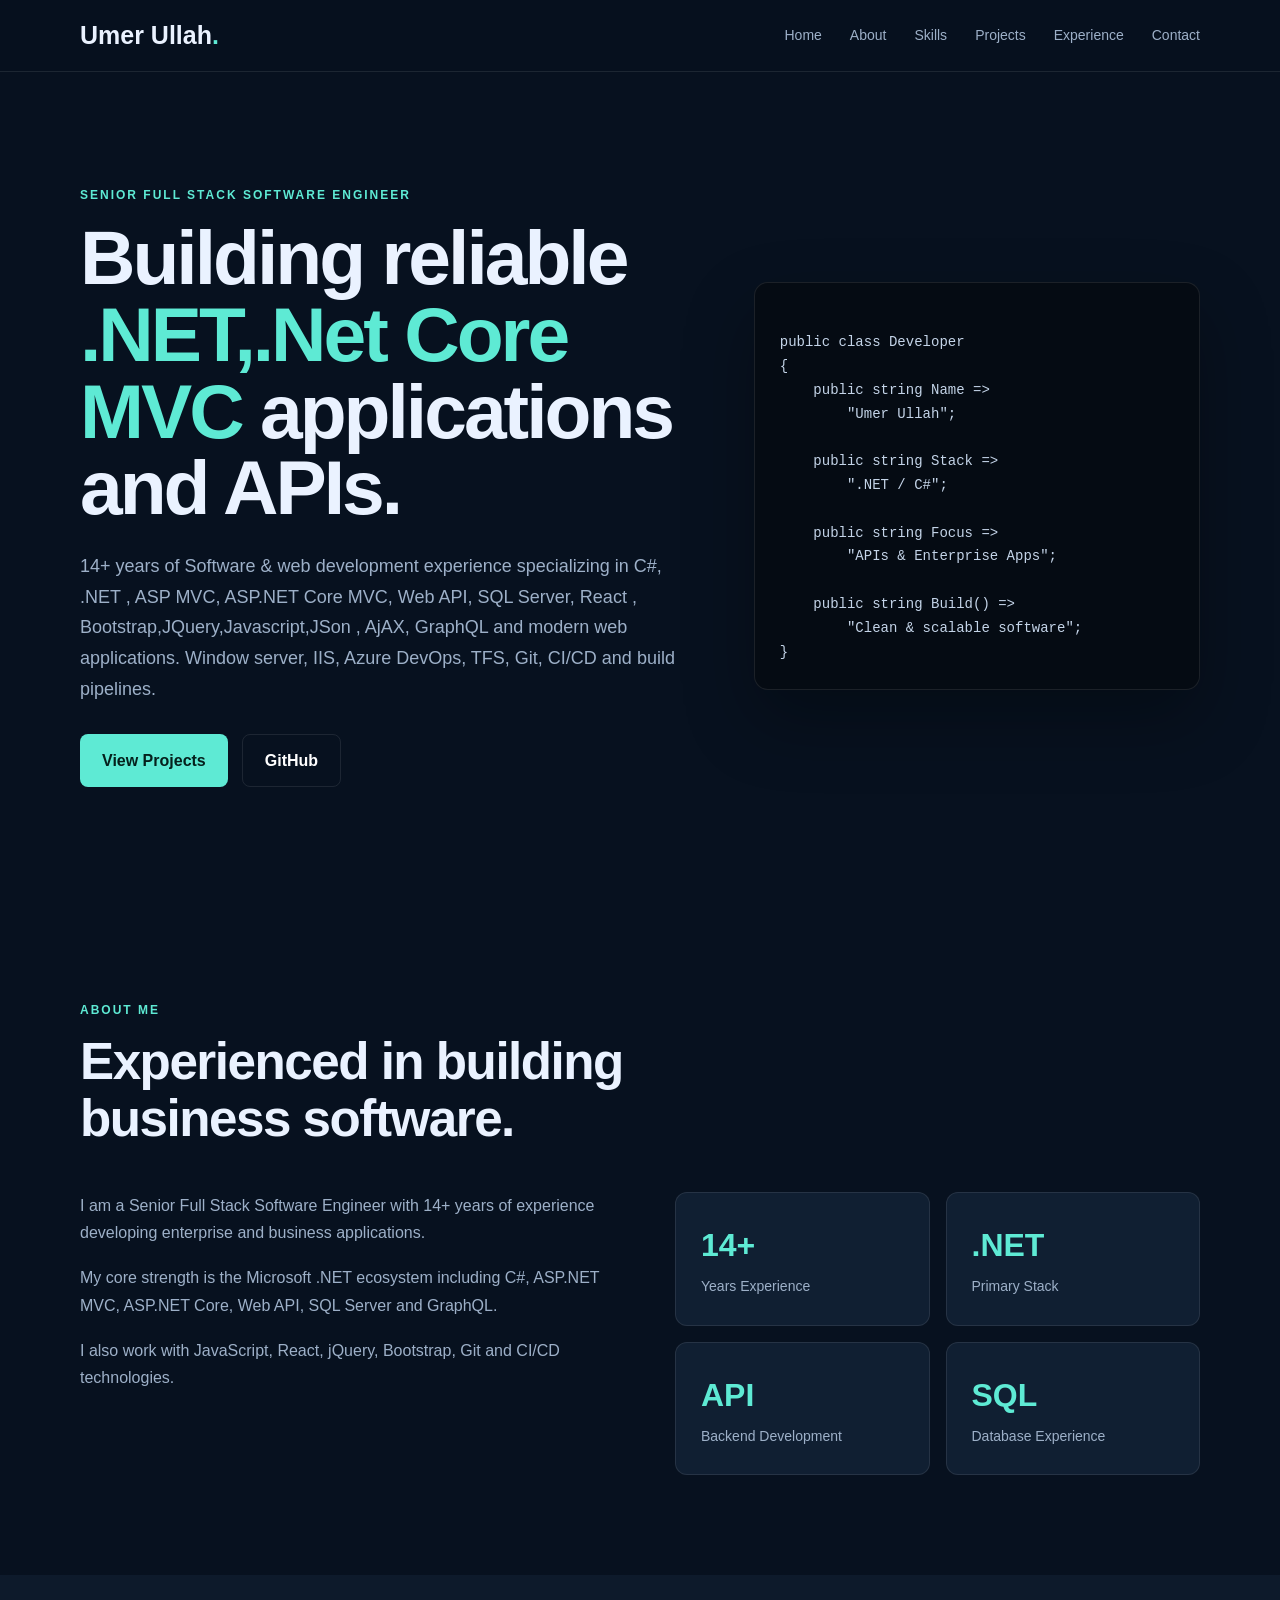
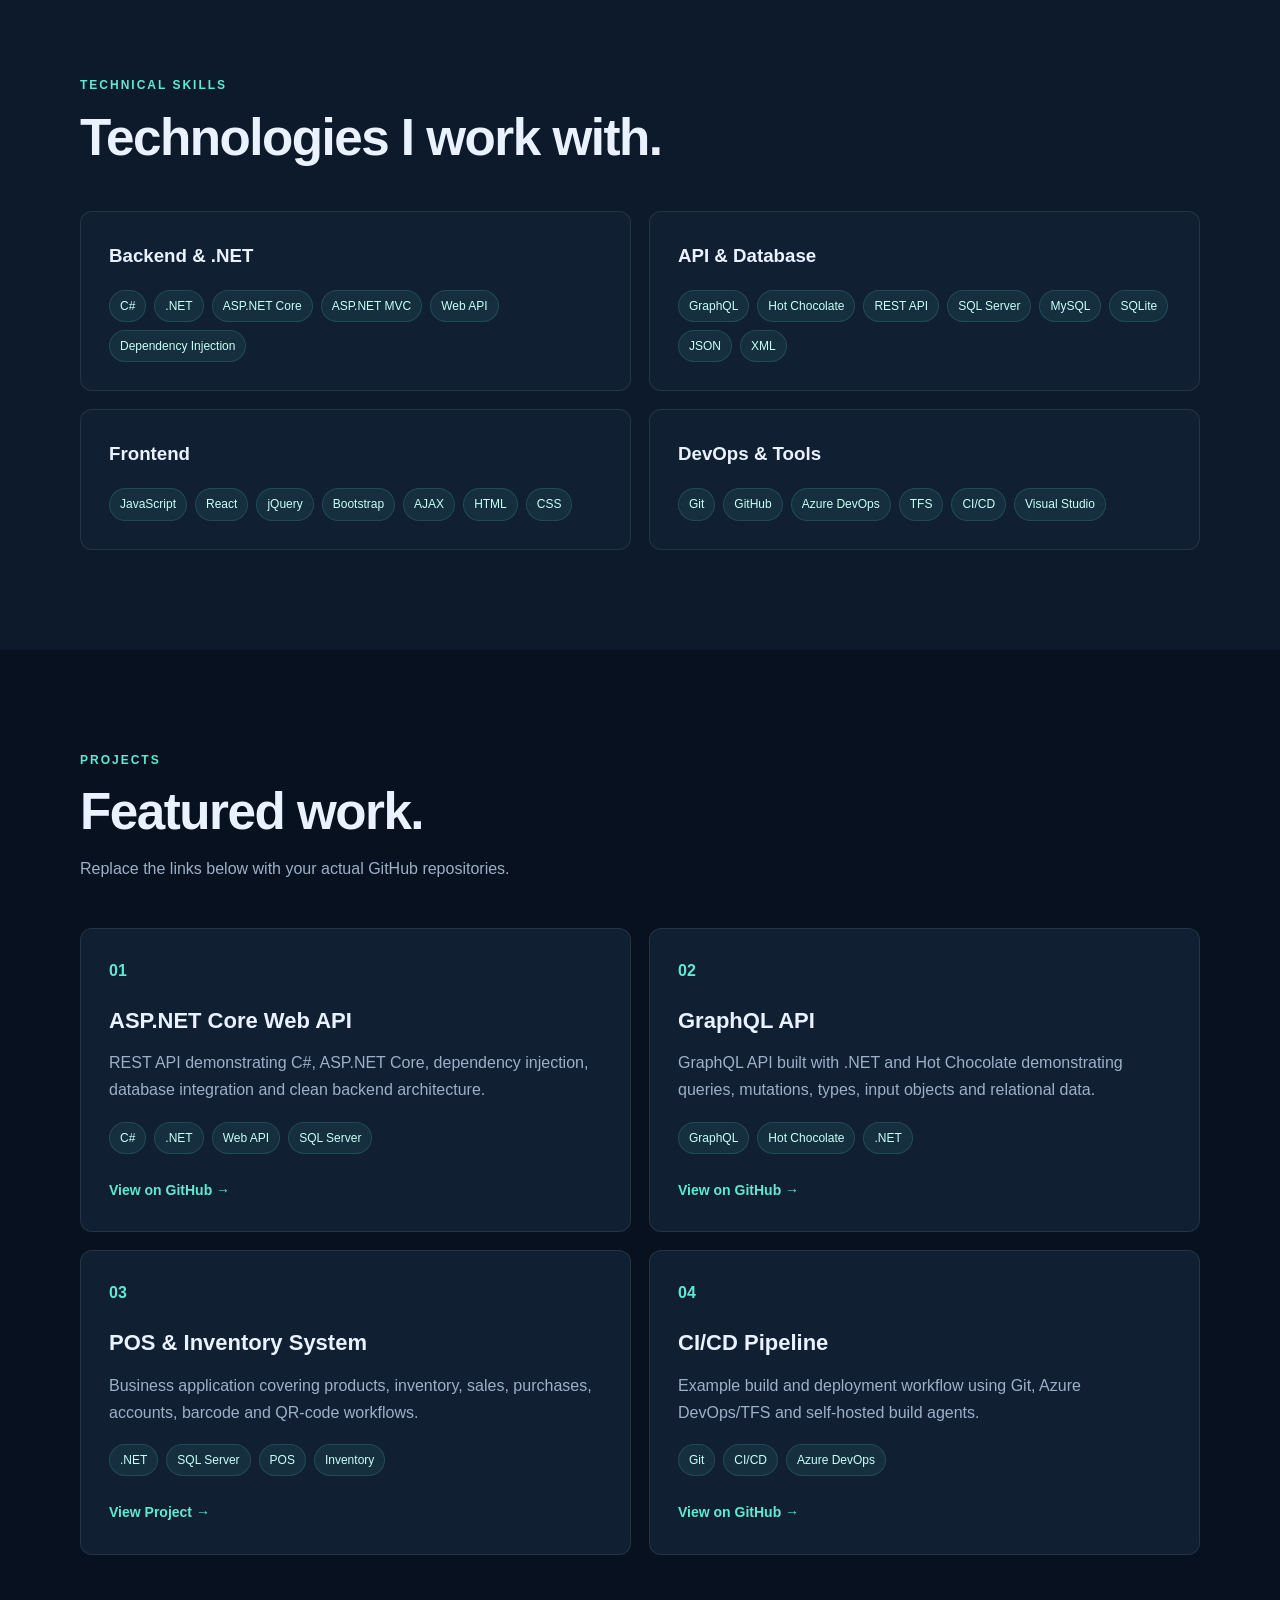
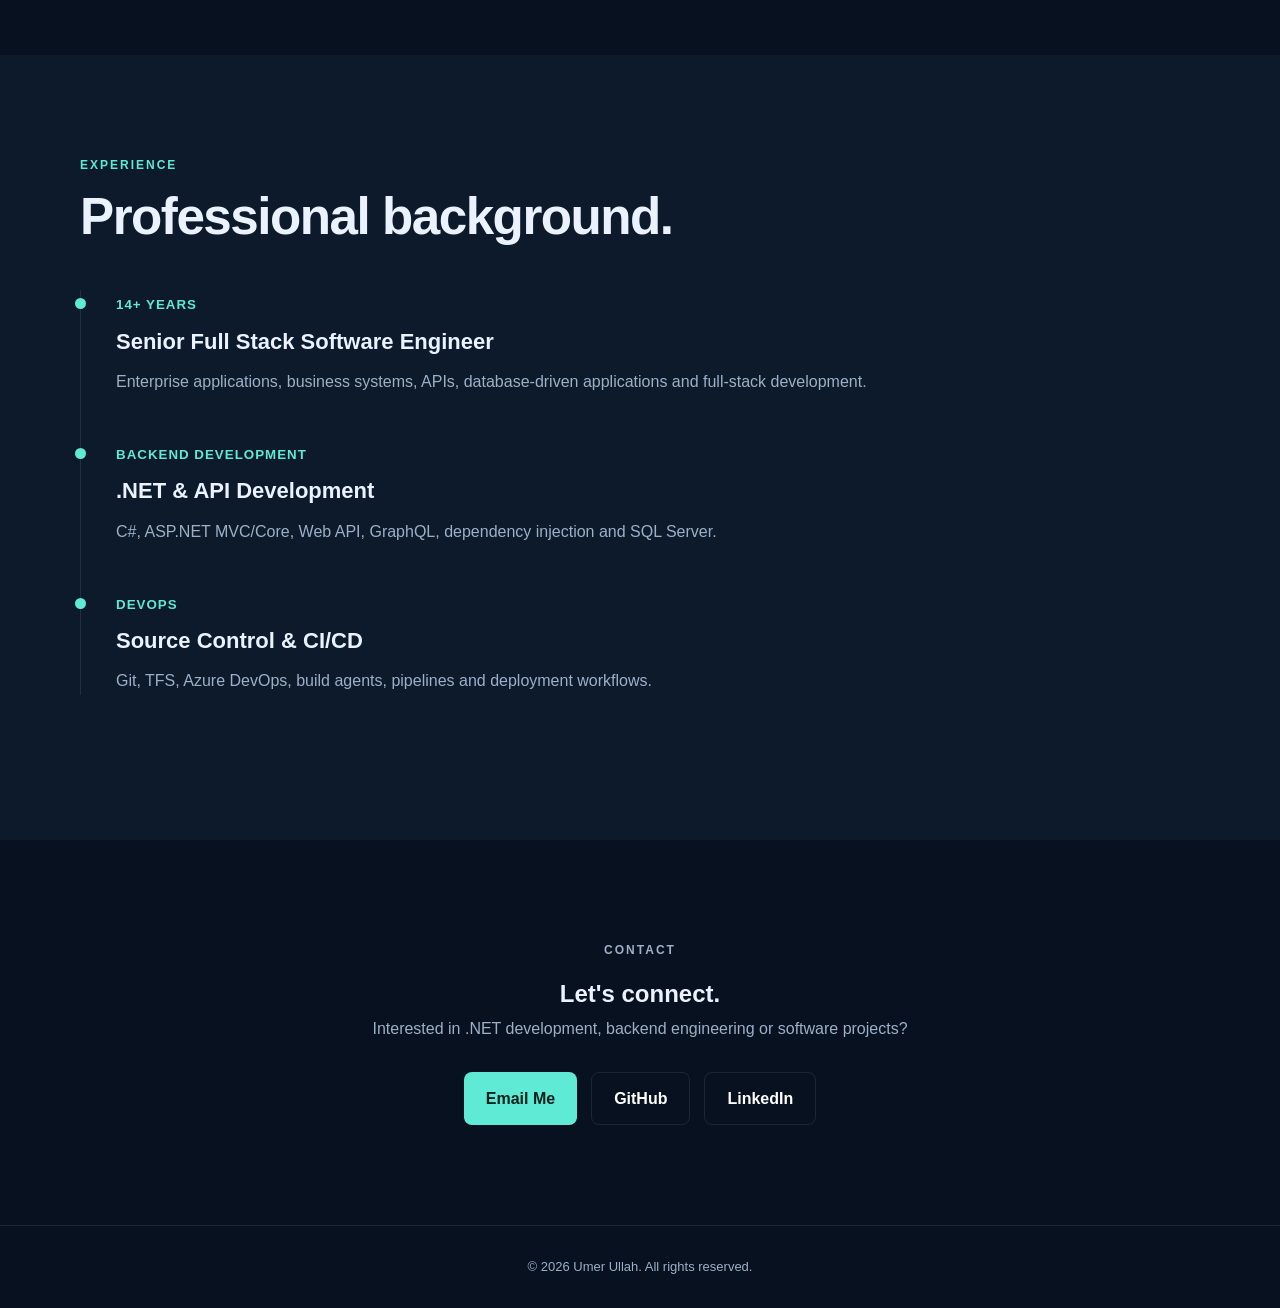
==== index.html @ f8ff32b1 "Initial Commit" ====
<!DOCTYPE html>
<html lang="en">
<head>
    <meta charset="UTF-8">

    <meta name="viewport"
          content="width=device-width, initial-scale=1.0">

    <meta name="description"
          content="Umer Ullah - Senior Full Stack .NET Developer">

    <title>Umer Ullah | Senior .NET Developer</title>

    <link rel="stylesheet" href="css/style.css">
</head>

<body>

<header class="navbar">

    <div class="container nav-container">

        <a href="#home" class="logo">
            Umer Ullah<span>.</span>
        </a>

        <button class="menu-btn" id="menuBtn">
            ☰
        </button>

        <nav id="navMenu">

            <a href="#home">Home</a>
            <a href="#about">About</a>
            <a href="#skills">Skills</a>
            <a href="#projects">Projects</a>
            <a href="#experience">Experience</a>
            <a href="#contact">Contact</a>

        </nav>

    </div>

</header>


<main>

<!-- ================= HERO ================= -->

<section id="home" class="hero">

    <div class="container hero-grid">

        <div class="hero-content">

            <p class="eyebrow">
                SENIOR FULL STACK SOFTWARE ENGINEER
            </p>

            <h1>
                Building reliable
                <span>.NET,.Net Core MVC</span>
                applications and APIs.
            </h1>

            <p class="hero-description">
                14+ years of Software & web development experience
                specializing in C#, .NET , ASP MVC, ASP.NET Core MVC, Web API,
                SQL Server, React , Bootstrap,JQuery,Javascript,JSon , AjAX,
                GraphQL and modern web applications.
                Window server, IIS, Azure DevOps, TFS, Git, CI/CD and build pipelines.
            </p>

            <div class="hero-buttons">

                <a href="#projects" class="btn btn-primary">
                    View Projects
                </a>

                <!-- CHANGE THIS -->
                <a href="https://github.com/YOUR_USERNAME"
                   target="_blank"
                   class="btn btn-outline">

                    GitHub

                </a>

            </div>

        </div>


        <div class="code-card">

<pre><code>
public class Developer
{
    public string Name =>
        "Umer Ullah";

    public string Stack =>
        ".NET / C#";

    public string Focus =>
        "APIs & Enterprise Apps";

    public string Build() =>
        "Clean & scalable software";
}
</code></pre>

        </div>

    </div>

</section>


<!-- ================= ABOUT ================= -->

<section id="about" class="section">

    <div class="container">

        <div class="section-title">

            <p class="eyebrow">
                ABOUT ME
            </p>

            <h2>
                Experienced in building
                business software.
            </h2>

        </div>


        <div class="about-grid">

            <div class="about-text">

                <p>
                    I am a Senior Full Stack Software Engineer
                    with 14+ years of experience developing
                    enterprise and business applications.
                </p>

                <p>
                    My core strength is the Microsoft .NET
                    ecosystem including C#, ASP.NET MVC,
                    ASP.NET Core, Web API, SQL Server and
                    GraphQL.
                </p>

                <p>
                    I also work with JavaScript, React,
                    jQuery, Bootstrap, Git and CI/CD
                    technologies.
                </p>

            </div>


            <div class="stats">

                <div class="stat">

                    <strong>14+</strong>

                    <span>
                        Years Experience
                    </span>

                </div>


                <div class="stat">

                    <strong>.NET</strong>

                    <span>
                        Primary Stack
                    </span>

                </div>


                <div class="stat">

                    <strong>API</strong>

                    <span>
                        Backend Development
                    </span>

                </div>


                <div class="stat">

                    <strong>SQL</strong>

                    <span>
                        Database Experience
                    </span>

                </div>

            </div>

        </div>

    </div>

</section>


<!-- ================= SKILLS ================= -->

<section id="skills" class="section section-dark">

    <div class="container">

        <div class="section-title">

            <p class="eyebrow">
                TECHNICAL SKILLS
            </p>

            <h2>
                Technologies I work with.
            </h2>

        </div>


        <div class="skills-grid">


            <div class="skill-card">

                <h3>
                    Backend & .NET
                </h3>

                <div class="tags">

                    <span>C#</span>
                    <span>.NET</span>
                    <span>ASP.NET Core</span>
                    <span>ASP.NET MVC</span>
                    <span>Web API</span>
                    <span>Dependency Injection</span>

                </div>

            </div>


            <div class="skill-card">

                <h3>
                    API & Database
                </h3>

                <div class="tags">

                    <span>GraphQL</span>
                    <span>Hot Chocolate</span>
                    <span>REST API</span>
                    <span>SQL Server</span>
                    <span>MySQL</span>
                    <span>SQLite</span>
                    <span>JSON</span>
                    <span>XML</span>

                </div>

            </div>


            <div class="skill-card">

                <h3>
                    Frontend
                </h3>

                <div class="tags">

                    <span>JavaScript</span>
                    <span>React</span>
                    <span>jQuery</span>
                    <span>Bootstrap</span>
                    <span>AJAX</span>
                    <span>HTML</span>
                    <span>CSS</span>

                </div>

            </div>


            <div class="skill-card">

                <h3>
                    DevOps & Tools
                </h3>

                <div class="tags">

                    <span>Git</span>
                    <span>GitHub</span>
                    <span>Azure DevOps</span>
                    <span>TFS</span>
                    <span>CI/CD</span>
                    <span>Visual Studio</span>

                </div>

            </div>

        </div>

    </div>

</section>


<!-- ================= PROJECTS ================= -->

<section id="projects" class="section">

    <div class="container">

        <div class="section-title">

            <p class="eyebrow">
                PROJECTS
            </p>

            <h2>
                Featured work.
            </h2>

            <p>
                Replace the links below with your actual
                GitHub repositories.
            </p>

        </div>


        <div class="projects-grid">


            <!-- PROJECT 1 -->

            <article class="project-card">

                <div class="project-number">
                    01
                </div>

                <h3>
                    ASP.NET Core Web API
                </h3>

                <p>

                    REST API demonstrating C#, ASP.NET Core,
                    dependency injection, database integration
                    and clean backend architecture.

                </p>

                <div class="tags">

                    <span>C#</span>
                    <span>.NET</span>
                    <span>Web API</span>
                    <span>SQL Server</span>

                </div>

                <!-- CHANGE THIS -->

                <a href="https://github.com/YOUR_USERNAME/YOUR_REPOSITORY"
                   target="_blank">

                    View on GitHub →

                </a>

            </article>


            <!-- PROJECT 2 -->

            <article class="project-card">

                <div class="project-number">
                    02
                </div>

                <h3>
                    GraphQL API
                </h3>

                <p>

                    GraphQL API built with .NET and Hot Chocolate
                    demonstrating queries, mutations, types,
                    input objects and relational data.

                </p>

                <div class="tags">

                    <span>GraphQL</span>
                    <span>Hot Chocolate</span>
                    <span>.NET</span>

                </div>

                <!-- CHANGE THIS -->

                <a href="https://github.com/YOUR_USERNAME/YOUR_REPOSITORY"
                   target="_blank">

                    View on GitHub →

                </a>

            </article>


            <!-- PROJECT 3 -->

            <article class="project-card">

                <div class="project-number">
                    03
                </div>

                <h3>
                    POS & Inventory System
                </h3>

                <p>

                    Business application covering products,
                    inventory, sales, purchases, accounts,
                    barcode and QR-code workflows.

                </p>

                <div class="tags">

                    <span>.NET</span>
                    <span>SQL Server</span>
                    <span>POS</span>
                    <span>Inventory</span>

                </div>

                <!-- CHANGE THIS -->

                <a href="https://github.com/YOUR_USERNAME/YOUR_REPOSITORY"
                   target="_blank">

                    View Project →

                </a>

            </article>


            <!-- PROJECT 4 -->

            <article class="project-card">

                <div class="project-number">
                    04
                </div>

                <h3>
                    CI/CD Pipeline
                </h3>

                <p>

                    Example build and deployment workflow
                    using Git, Azure DevOps/TFS and
                    self-hosted build agents.

                </p>

                <div class="tags">

                    <span>Git</span>
                    <span>CI/CD</span>
                    <span>Azure DevOps</span>

                </div>

                <!-- CHANGE THIS -->

                <a href="https://github.com/YOUR_USERNAME/YOUR_REPOSITORY"
                   target="_blank">

                    View on GitHub →

                </a>

            </article>

        </div>

    </div>

</section>


<!-- ================= EXPERIENCE ================= -->

<section id="experience" class="section section-dark">

    <div class="container">

        <div class="section-title">

            <p class="eyebrow">
                EXPERIENCE
            </p>

            <h2>
                Professional background.
            </h2>

        </div>


        <div class="timeline">

            <div class="timeline-item">

                <div class="timeline-dot"></div>

                <div>

                    <small>
                        14+ YEARS
                    </small>

                    <h3>
                        Senior Full Stack Software Engineer
                    </h3>

                    <p>

                        Enterprise applications, business
                        systems, APIs, database-driven
                        applications and full-stack development.

                    </p>

                </div>

            </div>


            <div class="timeline-item">

                <div class="timeline-dot"></div>

                <div>

                    <small>
                        BACKEND DEVELOPMENT
                    </small>

                    <h3>
                        .NET & API Development
                    </h3>

                    <p>

                        C#, ASP.NET MVC/Core, Web API,
                        GraphQL, dependency injection and
                        SQL Server.

                    </p>

                </div>

            </div>


            <div class="timeline-item">

                <div class="timeline-dot"></div>

                <div>

                    <small>
                        DEVOPS
                    </small>

                    <h3>
                        Source Control & CI/CD
                    </h3>

                    <p>

                        Git, TFS, Azure DevOps, build agents,
                        pipelines and deployment workflows.

                    </p>

                </div>

            </div>

        </div>

    </div>

</section>


<!-- ================= CONTACT ================= -->

<section id="contact" class="section contact">

    <div class="container">

        <p class="eyebrow">
            CONTACT
        </p>

        <h2>
            Let's connect.
        </h2>

        <p>
            Interested in .NET development, backend
            engineering or software projects?
        </p>


        <div class="contact-buttons">

            <!-- CHANGE EMAIL -->

            <a href="mailto:YOUR_EMAIL@example.com"
               class="btn btn-primary">

                Email Me

            </a>


            <!-- CHANGE GITHUB -->

            <a href="https://github.com/YOUR_USERNAME"
               target="_blank"
               class="btn btn-outline">

                GitHub

            </a>


            <!-- CHANGE LINKEDIN -->

            <a href="https://www.linkedin.com/in/YOUR_USERNAME/"
               target="_blank"
               class="btn btn-outline">

                LinkedIn

            </a>

        </div>

    </div>

</section>

</main>


<footer>

    <p>
        © <span id="year"></span>
        Umer Ullah. All rights reserved.
    </p>

</footer>


<script src="js/script.js"></script>

</body>
</html>
---- css/style.css ----
:root {

    --bg: #07111f;
    --bg-dark: #0d1a2b;

    --card: #101f32;

    --text: #eaf2ff;
    --muted: #9db0c8;

    --accent: #5eead4;

    --border: rgba(255,255,255,.09);

    --max-width: 1120px;
}


* {

    margin: 0;
    padding: 0;

    box-sizing: border-box;
}


html {

    scroll-behavior: smooth;
}


body {

    font-family:
        Arial,
        Helvetica,
        sans-serif;

    background: var(--bg);

    color: var(--text);

    line-height: 1.7;
}


a {

    text-decoration: none;

    color: inherit;
}


.container {

    width: min(
        calc(100% - 48px),
        var(--max-width)
    );

    margin: auto;
}


/* ================= NAVBAR ================= */

.navbar {

    position: sticky;

    top: 0;

    z-index: 1000;

    height: 72px;

    background:
        rgba(7,17,31,.92);

    backdrop-filter: blur(12px);

    border-bottom:
        1px solid var(--border);
}


.nav-container {

    height: 100%;

    display: flex;

    align-items: center;

    justify-content: space-between;
}


.logo {

    font-size: 25px;

    font-weight: 800;
}


.logo span {

    color: var(--accent);
}


nav {

    display: flex;

    gap: 28px;
}


nav a {

    color: var(--muted);

    font-size: 14px;

    transition: .2s;
}


nav a:hover {

    color: var(--accent);
}


.menu-btn {

    display: none;

    border: none;

    background: transparent;

    color: white;

    font-size: 26px;

    cursor: pointer;
}


/* ================= HERO ================= */

.hero {

    min-height:
        calc(100vh - 72px);

    display: flex;

    align-items: center;
}


.hero-grid {

    display: grid;

    grid-template-columns:
        1.15fr .85fr;

    gap: 70px;

    align-items: center;
}


.eyebrow {

    color: var(--accent);

    font-size: 12px;

    font-weight: 800;

    letter-spacing: 2px;

    margin-bottom: 14px;
}


.hero h1 {

    font-size:
        clamp(45px, 6vw, 82px);

    line-height: 1;

    letter-spacing: -3px;

    margin-bottom: 25px;
}


.hero h1 span {

    color: var(--accent);
}


.hero-description {

    color: var(--muted);

    font-size: 18px;

    max-width: 650px;
}


.hero-buttons {

    display: flex;

    gap: 14px;

    margin-top: 30px;
}


/* ================= BUTTON ================= */

.btn {

    display: inline-flex;

    align-items: center;

    justify-content: center;

    padding:
        12px 22px;

    border-radius: 8px;

    font-weight: 700;

    transition: .2s;
}


.btn:hover {

    transform:
        translateY(-2px);
}


.btn-primary {

    background:
        var(--accent);

    color: #05201c;
}


.btn-outline {

    border:
        1px solid var(--border);

    color: white;
}


/* ================= CODE CARD ================= */

.code-card {

    background: #050b13;

    border:
        1px solid var(--border);

    border-radius: 14px;

    padding: 25px;

    box-shadow:
        0 30px 70px rgba(0,0,0,.3);
}


.code-card pre {

    overflow: auto;
}


.code-card code {

    color: #c4d4e8;

    font-size: 14px;
}


/* ================= SECTIONS ================= */

.section {

    padding:
        100px 0;
}


.section-dark {

    background:
        var(--bg-dark);
}


.section-title {

    max-width: 750px;

    margin-bottom: 45px;
}


.section-title h2 {

    font-size:
        clamp(34px, 4vw, 54px);

    line-height: 1.1;

    letter-spacing: -1.5px;

    margin-bottom: 15px;
}


.section-title > p:last-child {

    color: var(--muted);
}


/* ================= ABOUT ================= */

.about-grid {

    display: grid;

    grid-template-columns:
        1fr 1fr;

    gap: 70px;
}


.about-text p {

    color: var(--muted);

    margin-bottom: 18px;
}


.stats {

    display: grid;

    grid-template-columns:
        1fr 1fr;

    gap: 16px;
}


.stat {

    background:
        var(--card);

    border:
        1px solid var(--border);

    border-radius: 12px;

    padding: 25px;
}


.stat strong {

    display: block;

    color: var(--accent);

    font-size: 32px;
}


.stat span {

    color: var(--muted);

    font-size: 14px;
}


/* ================= SKILLS ================= */

.skills-grid {

    display: grid;

    grid-template-columns:
        1fr 1fr;

    gap: 18px;
}


.skill-card {

    background:
        var(--card);

    border:
        1px solid var(--border);

    border-radius: 12px;

    padding: 28px;
}


.skill-card h3 {

    margin-bottom: 18px;
}


.tags {

    display: flex;

    flex-wrap: wrap;

    gap: 8px;
}


.tags span {

    padding:
        5px 10px;

    border-radius: 30px;

    background:
        rgba(94,234,212,.08);

    border:
        1px solid
        rgba(94,234,212,.15);

    color: #c9fff7;

    font-size: 12px;
}


/* ================= PROJECTS ================= */

.projects-grid {

    display: grid;

    grid-template-columns:
        1fr 1fr;

    gap: 18px;
}


.project-card {

    background:
        var(--card);

    border:
        1px solid var(--border);

    border-radius: 12px;

    padding: 28px;
}


.project-number {

    color: var(--accent);

    font-weight: bold;

    margin-bottom: 18px;
}


.project-card h3 {

    font-size: 22px;

    margin-bottom: 10px;
}


.project-card p {

    color: var(--muted);

    margin-bottom: 18px;
}


.project-card .tags {

    margin-bottom: 22px;
}


.project-card > a {

    color: var(--accent);

    font-weight: bold;

    font-size: 14px;
}


/* ================= TIMELINE ================= */

.timeline {

    border-left:
        1px solid var(--border);

    padding-left: 35px;
}


.timeline-item {

    position: relative;

    margin-bottom: 45px;
}


.timeline-dot {

    position: absolute;

    left: -41px;

    top: 8px;

    width: 11px;

    height: 11px;

    border-radius: 50%;

    background:
        var(--accent);
}


.timeline-item small {

    color: var(--accent);

    font-weight: bold;

    letter-spacing: 1px;
}


.timeline-item h3 {

    margin:
        5px 0 8px;

    font-size: 22px;
}


.timeline-item p {

    color: var(--muted);
}


/* ================= CONTACT ================= */

.contact {

    text-align: center;
}


.contact .container > p {

    color: var(--muted);
}


.contact-buttons {

    display: flex;

    justify-content: center;

    gap: 14px;

    margin-top: 30px;
}


/* ================= FOOTER ================= */

footer {

    padding: 30px;

    text-align: center;

    border-top:
        1px solid var(--border);

    color: var(--muted);

    font-size: 13px;
}


/* ================= MOBILE ================= */

@media(max-width: 800px) {

    .menu-btn {

        display: block;
    }


    nav {

        display: none;

        position: absolute;

        top: 72px;

        left: 0;

        right: 0;

        flex-direction: column;

        gap: 0;

        background:
            var(--bg);

        border-bottom:
            1px solid var(--border);
    }


    nav.open {

        display: flex;
    }


    nav a {

        padding:
            15px 24px;

        border-top:
            1px solid var(--border);
    }


    .hero {

        padding:
            70px 0;
    }


    .hero-grid {

        grid-template-columns: 1fr;

        gap: 45px;
    }


    .about-grid,
    .skills-grid,
    .projects-grid {

        grid-template-columns: 1fr;
    }


    .stats {

        margin-top: 10px;
    }

}


@media(max-width: 480px) {

    .container {

        width:
            calc(100% - 32px);
    }


    .hero h1 {

        font-size: 45px;

        letter-spacing: -2px;
    }


    .section {

        padding:
            75px 0;
    }


    .stats {

        grid-template-columns:
            1fr;
    }

}
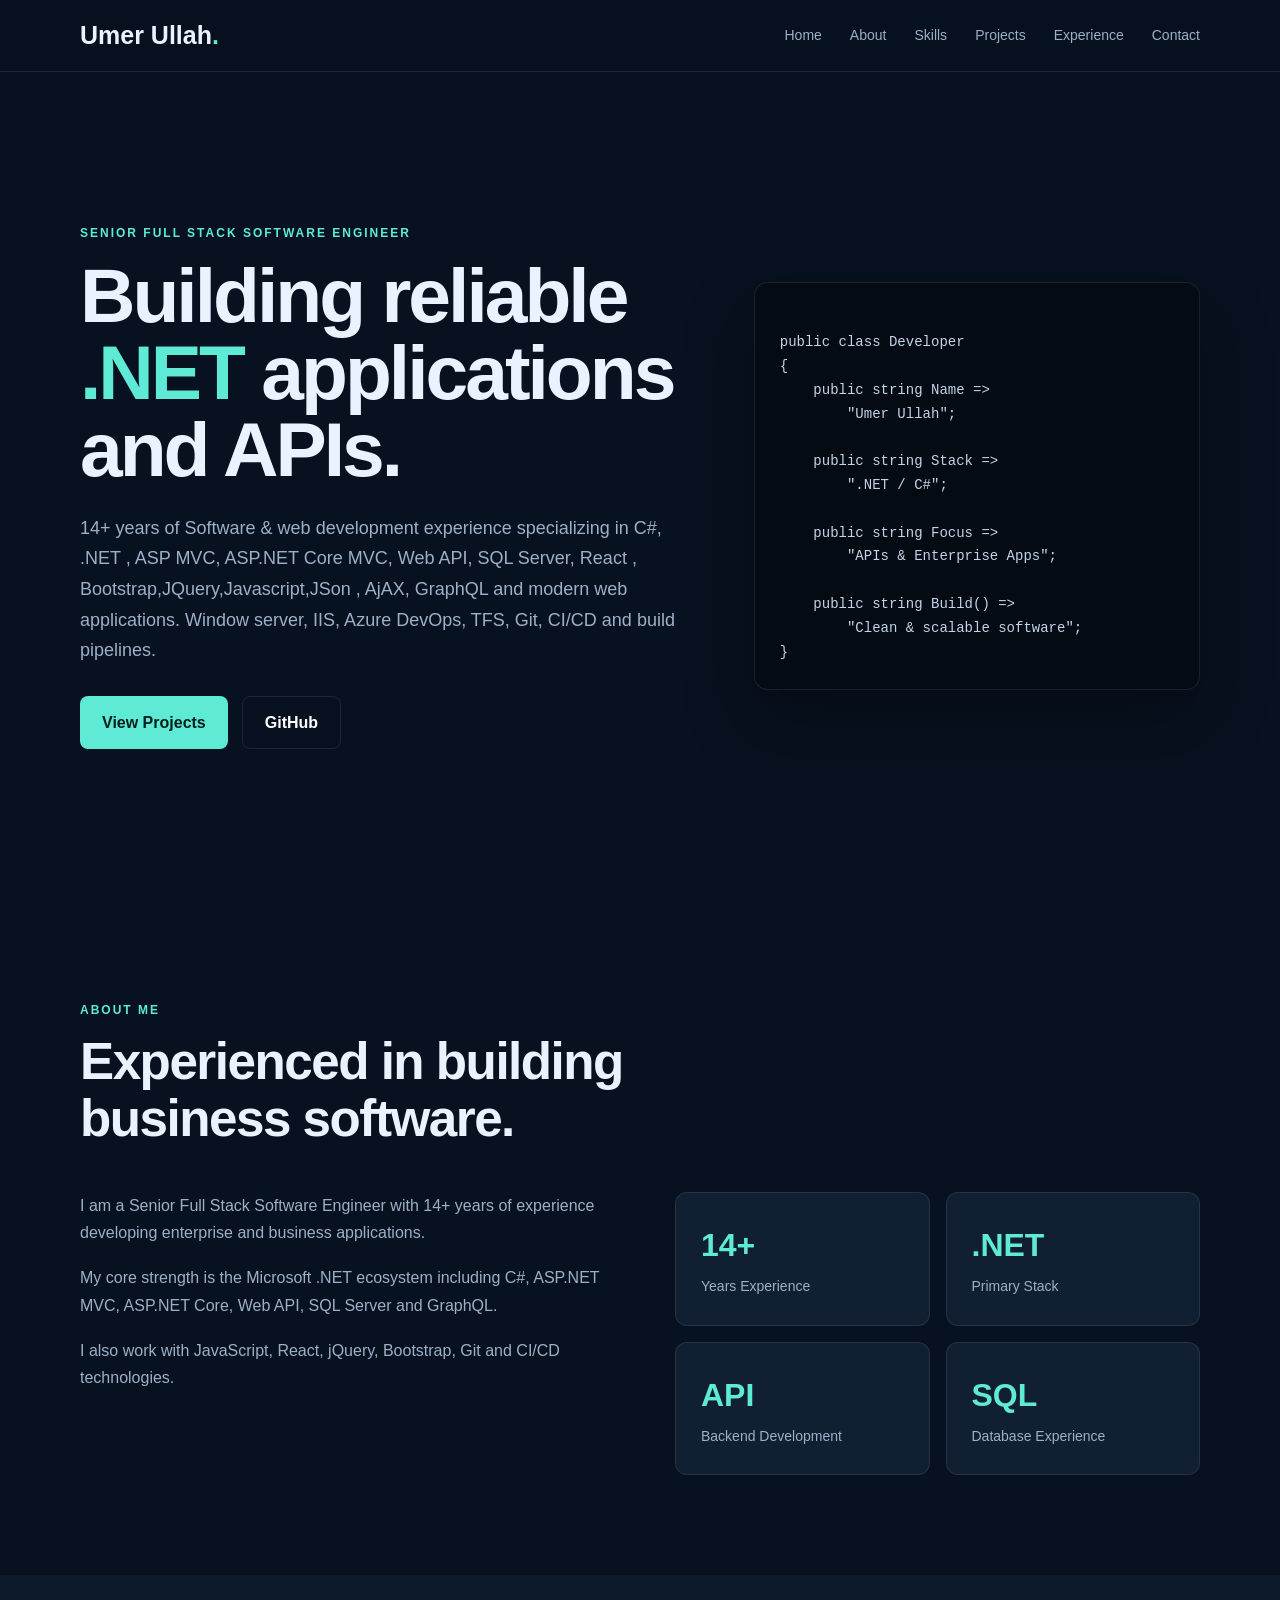
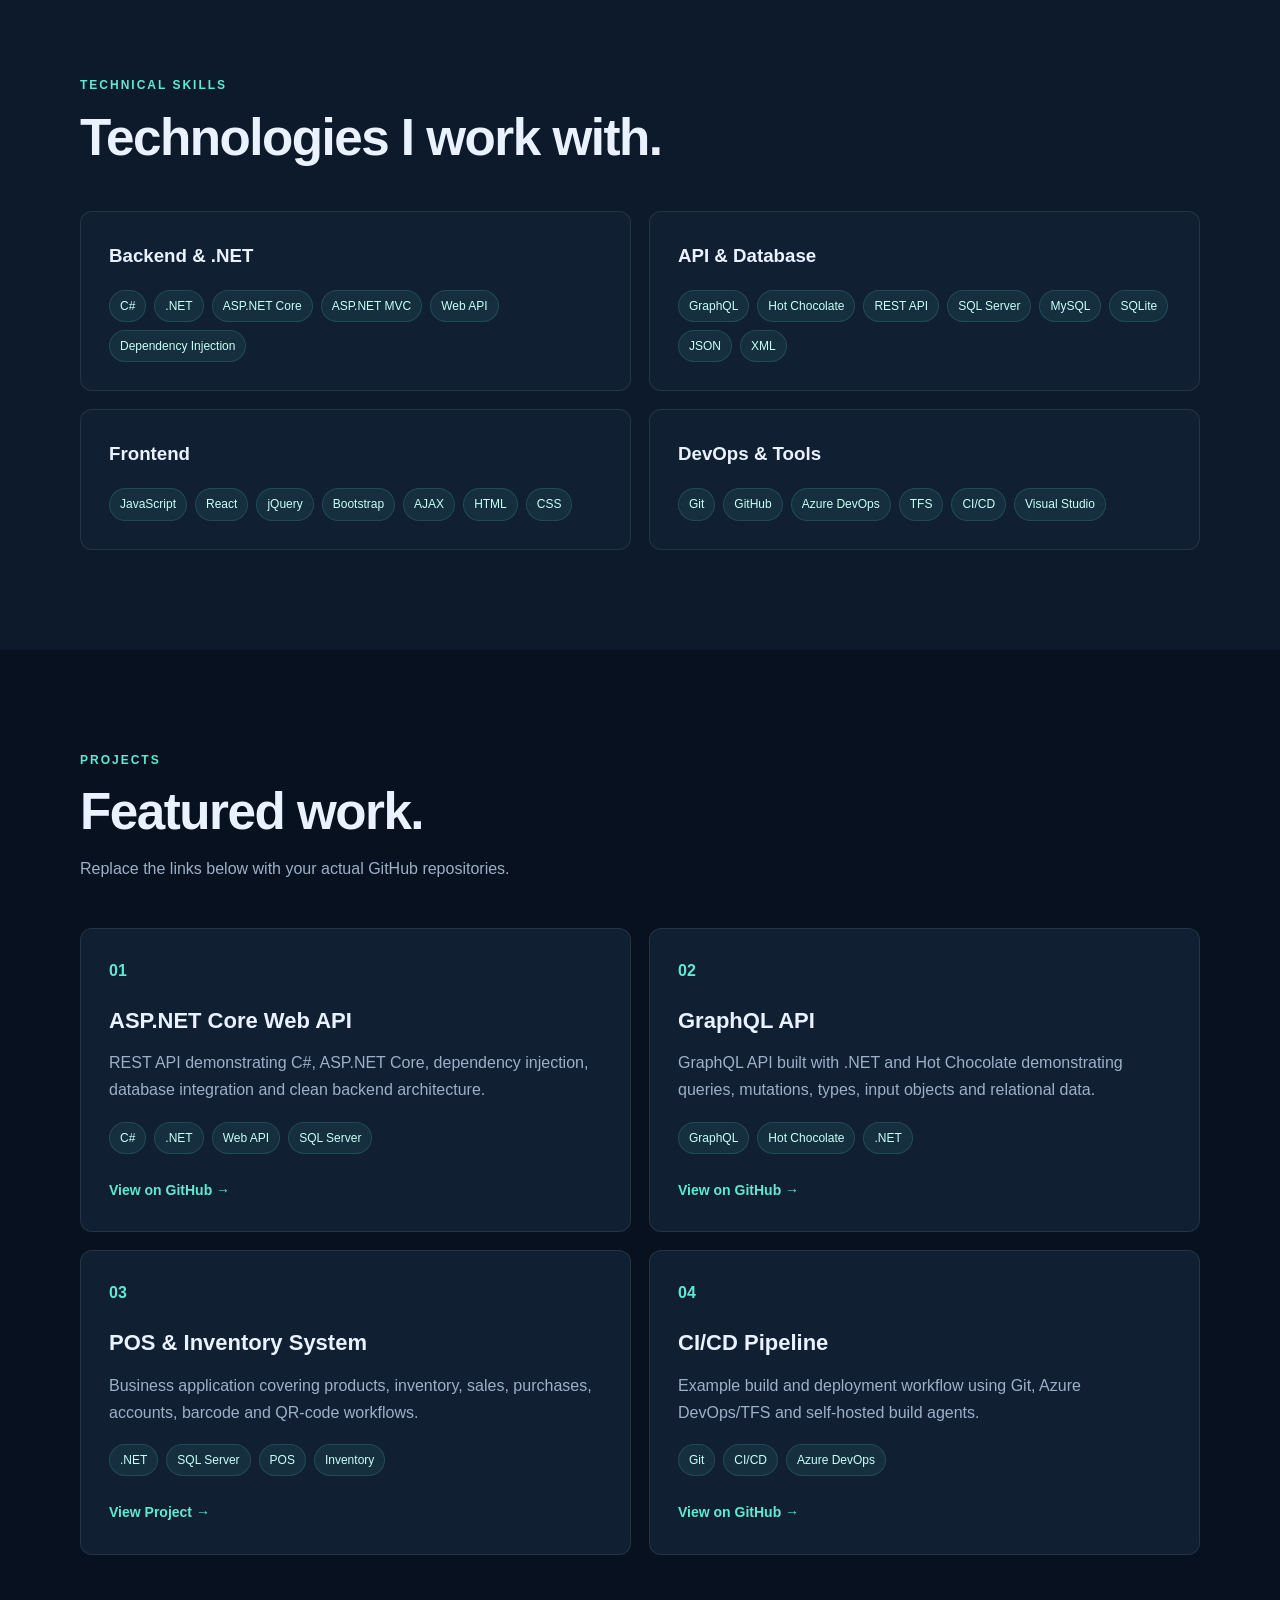
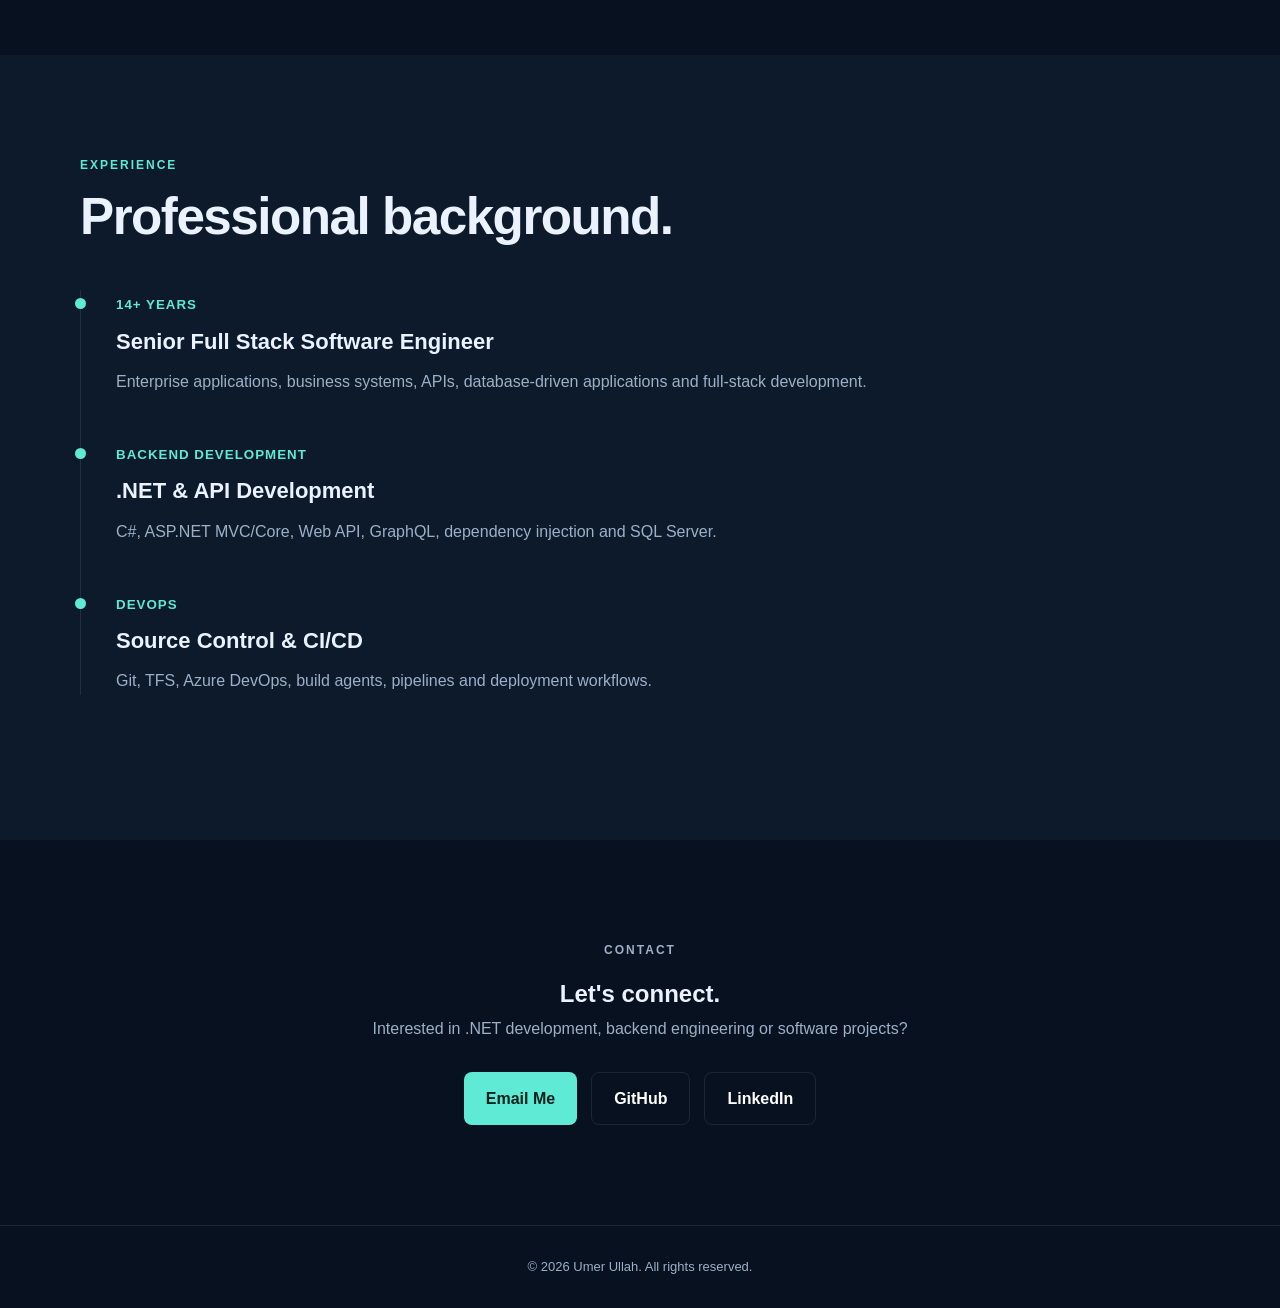
==== commit 6cf07fa6: "Update protfolio" ====
--- a/index.html
+++ b/index.html
@@ -60,7 +60,7 @@
 
             <h1>
                 Building reliable
-                <span>.NET,.Net Core MVC</span>
+                <span>.NET</span>
                 applications and APIs.
             </h1>
 
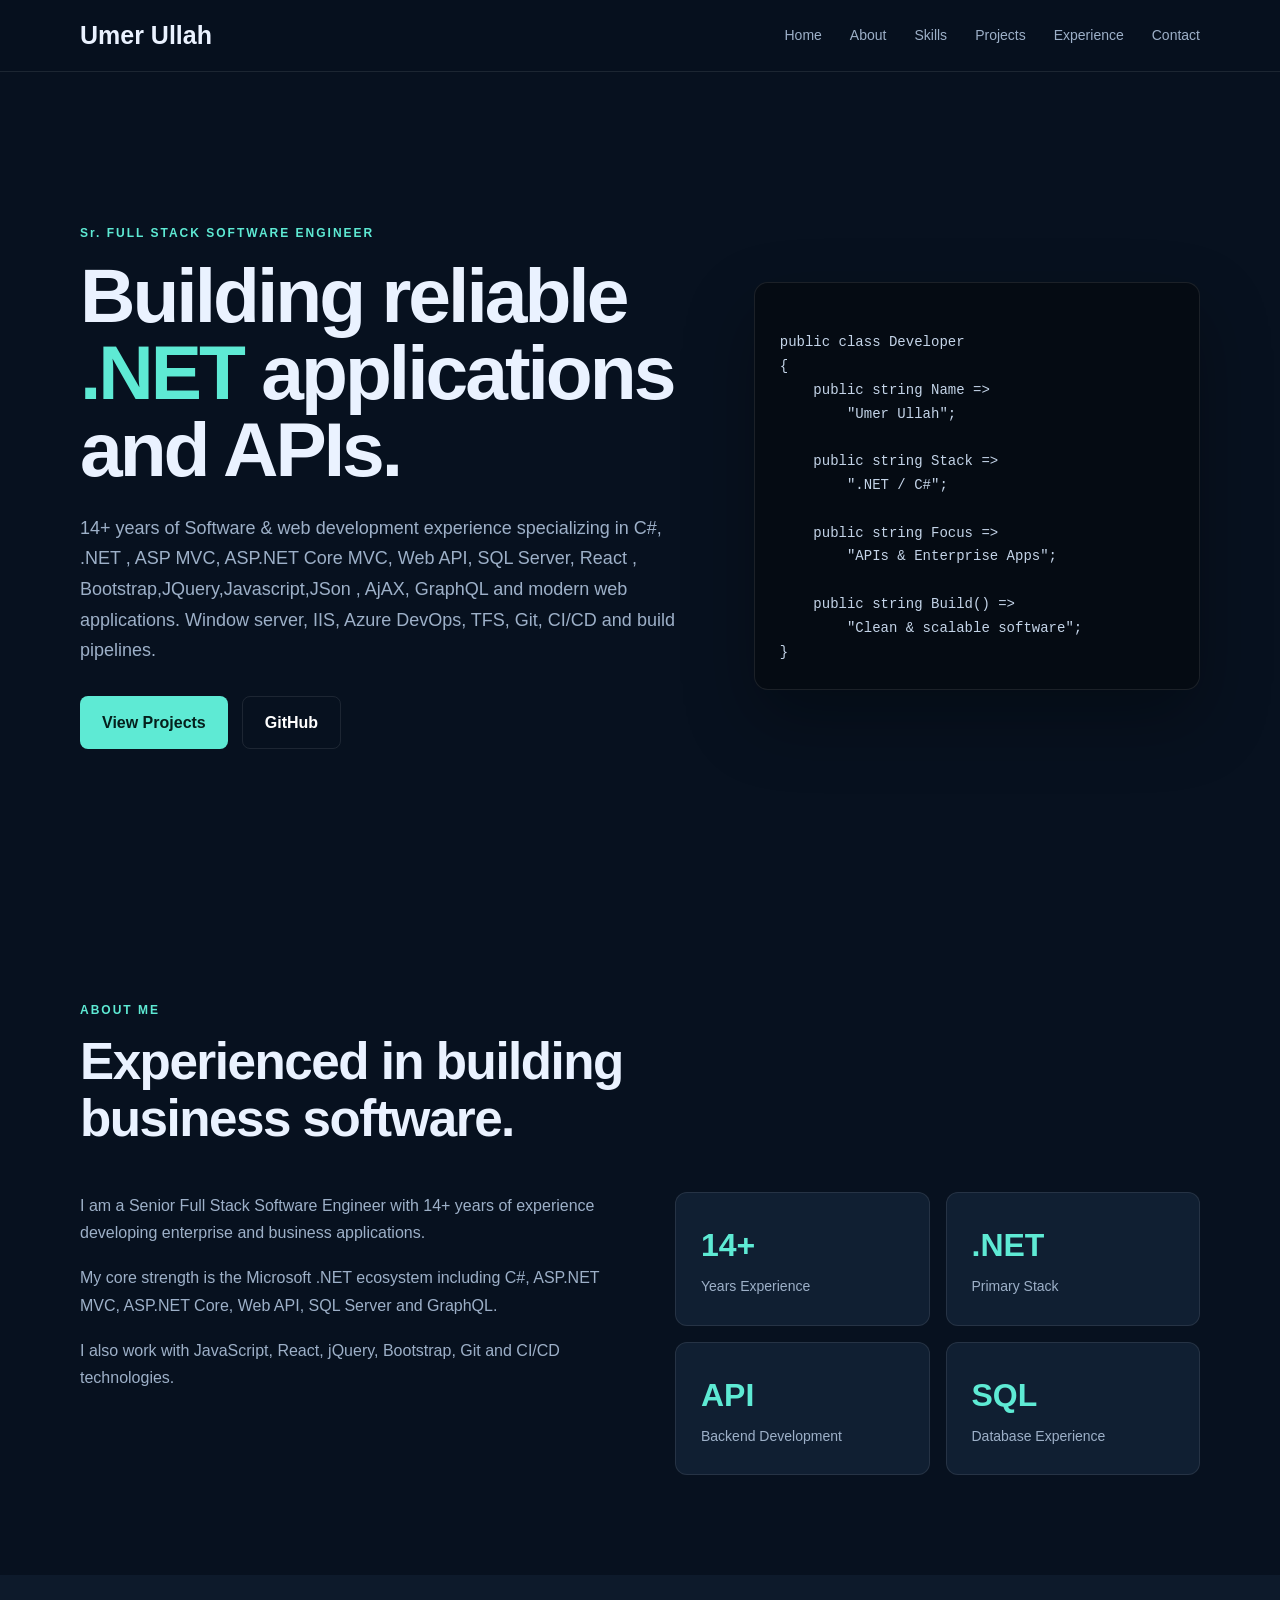
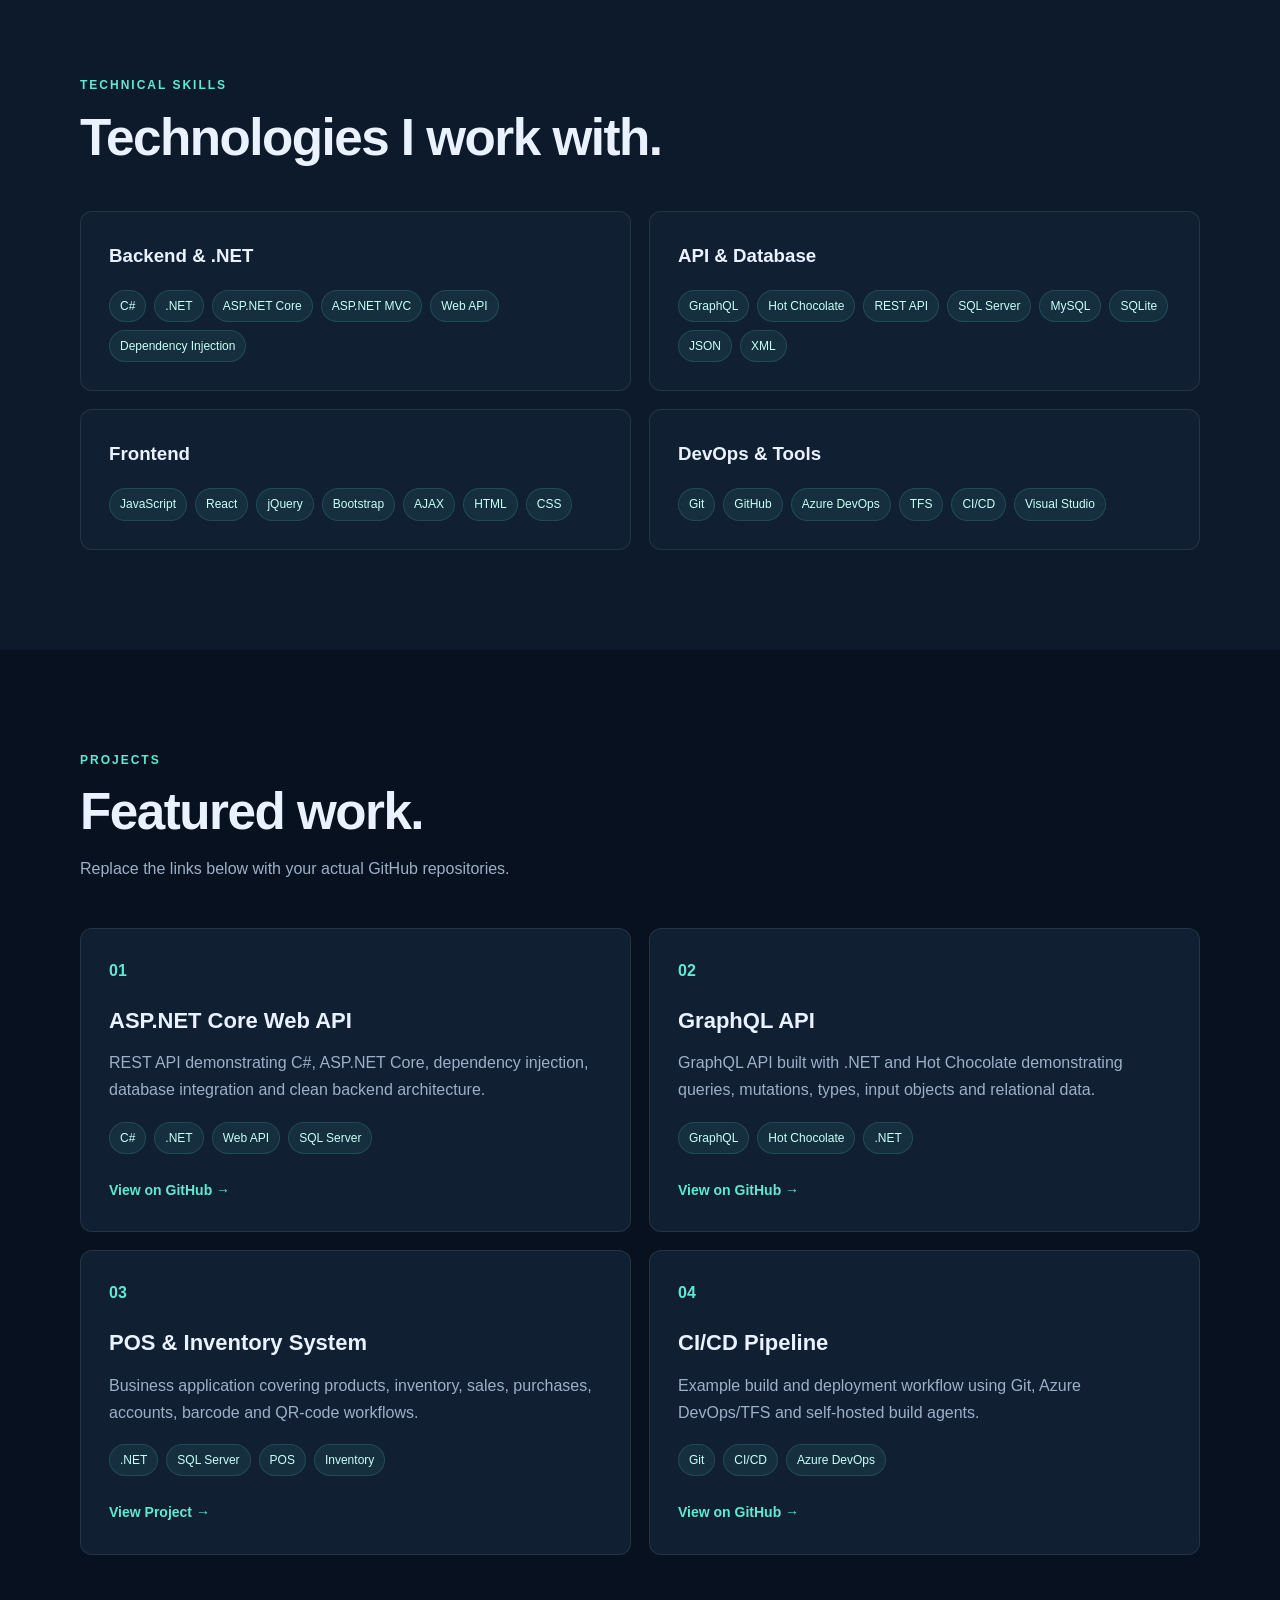
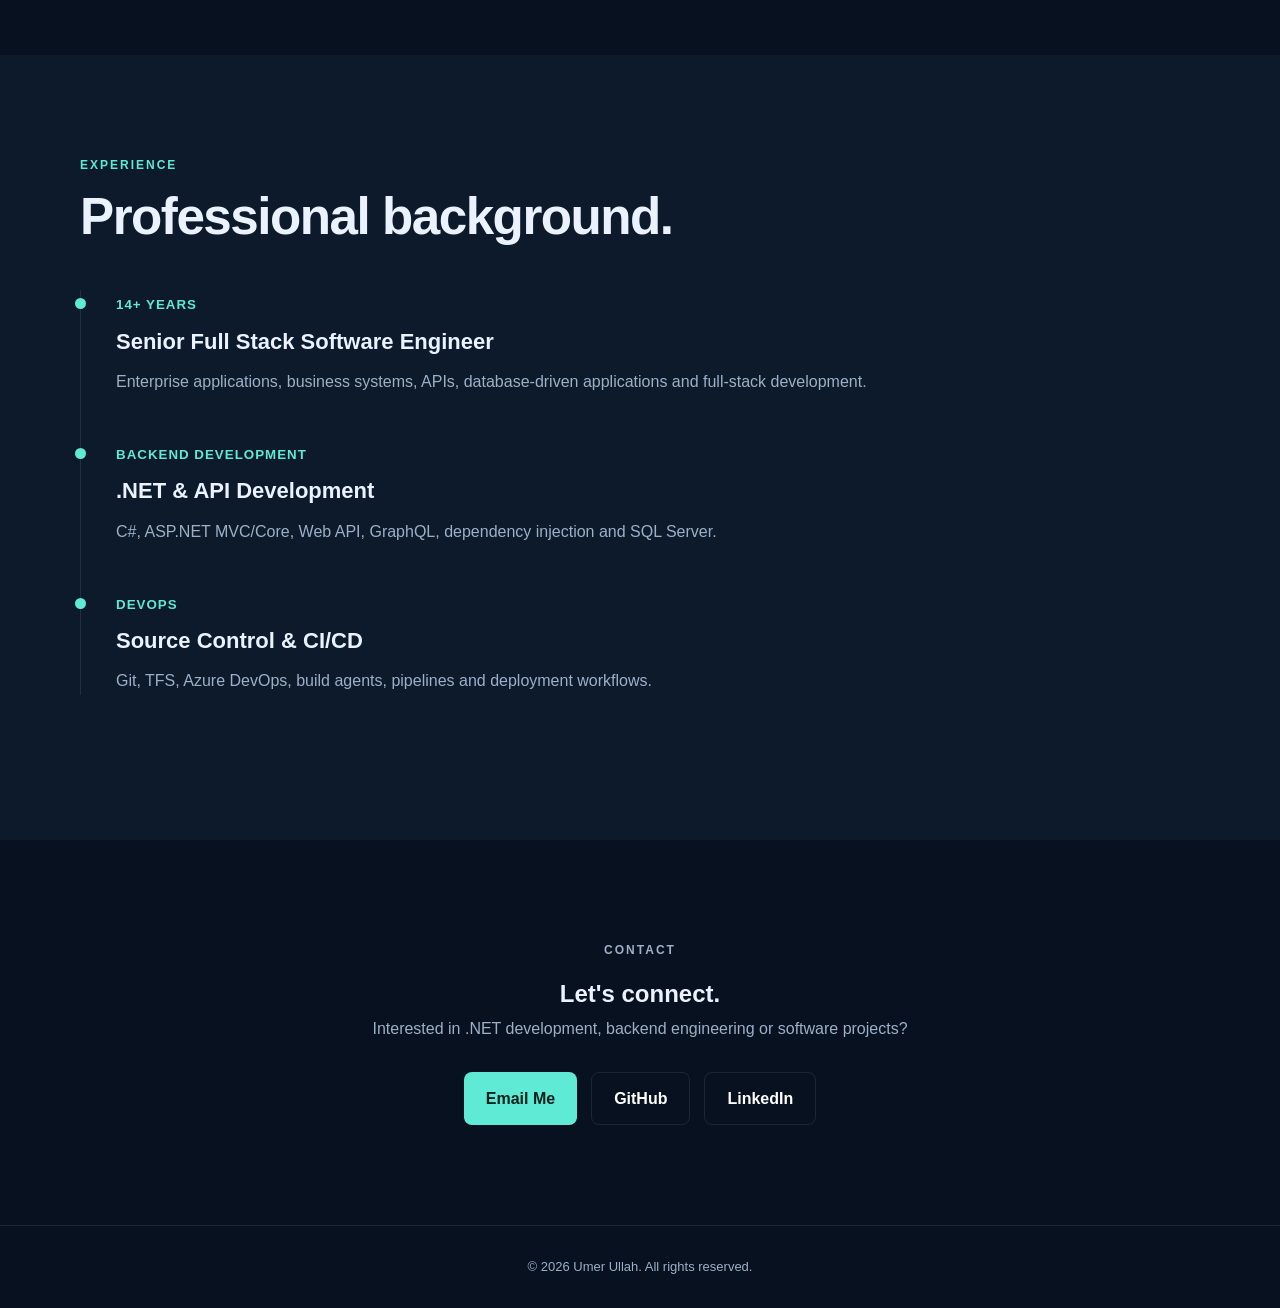
==== commit 17fbaa22: "Update" ====
--- a/index.html
+++ b/index.html
@@ -21,7 +21,7 @@
     <div class="container nav-container">
 
         <a href="#home" class="logo">
-            Umer Ullah<span>.</span>
+            Umer Ullah
         </a>
 
         <button class="menu-btn" id="menuBtn">
@@ -55,7 +55,7 @@
         <div class="hero-content">
 
             <p class="eyebrow">
-                SENIOR FULL STACK SOFTWARE ENGINEER
+                Sr. FULL STACK SOFTWARE ENGINEER
             </p>
 
             <h1>
